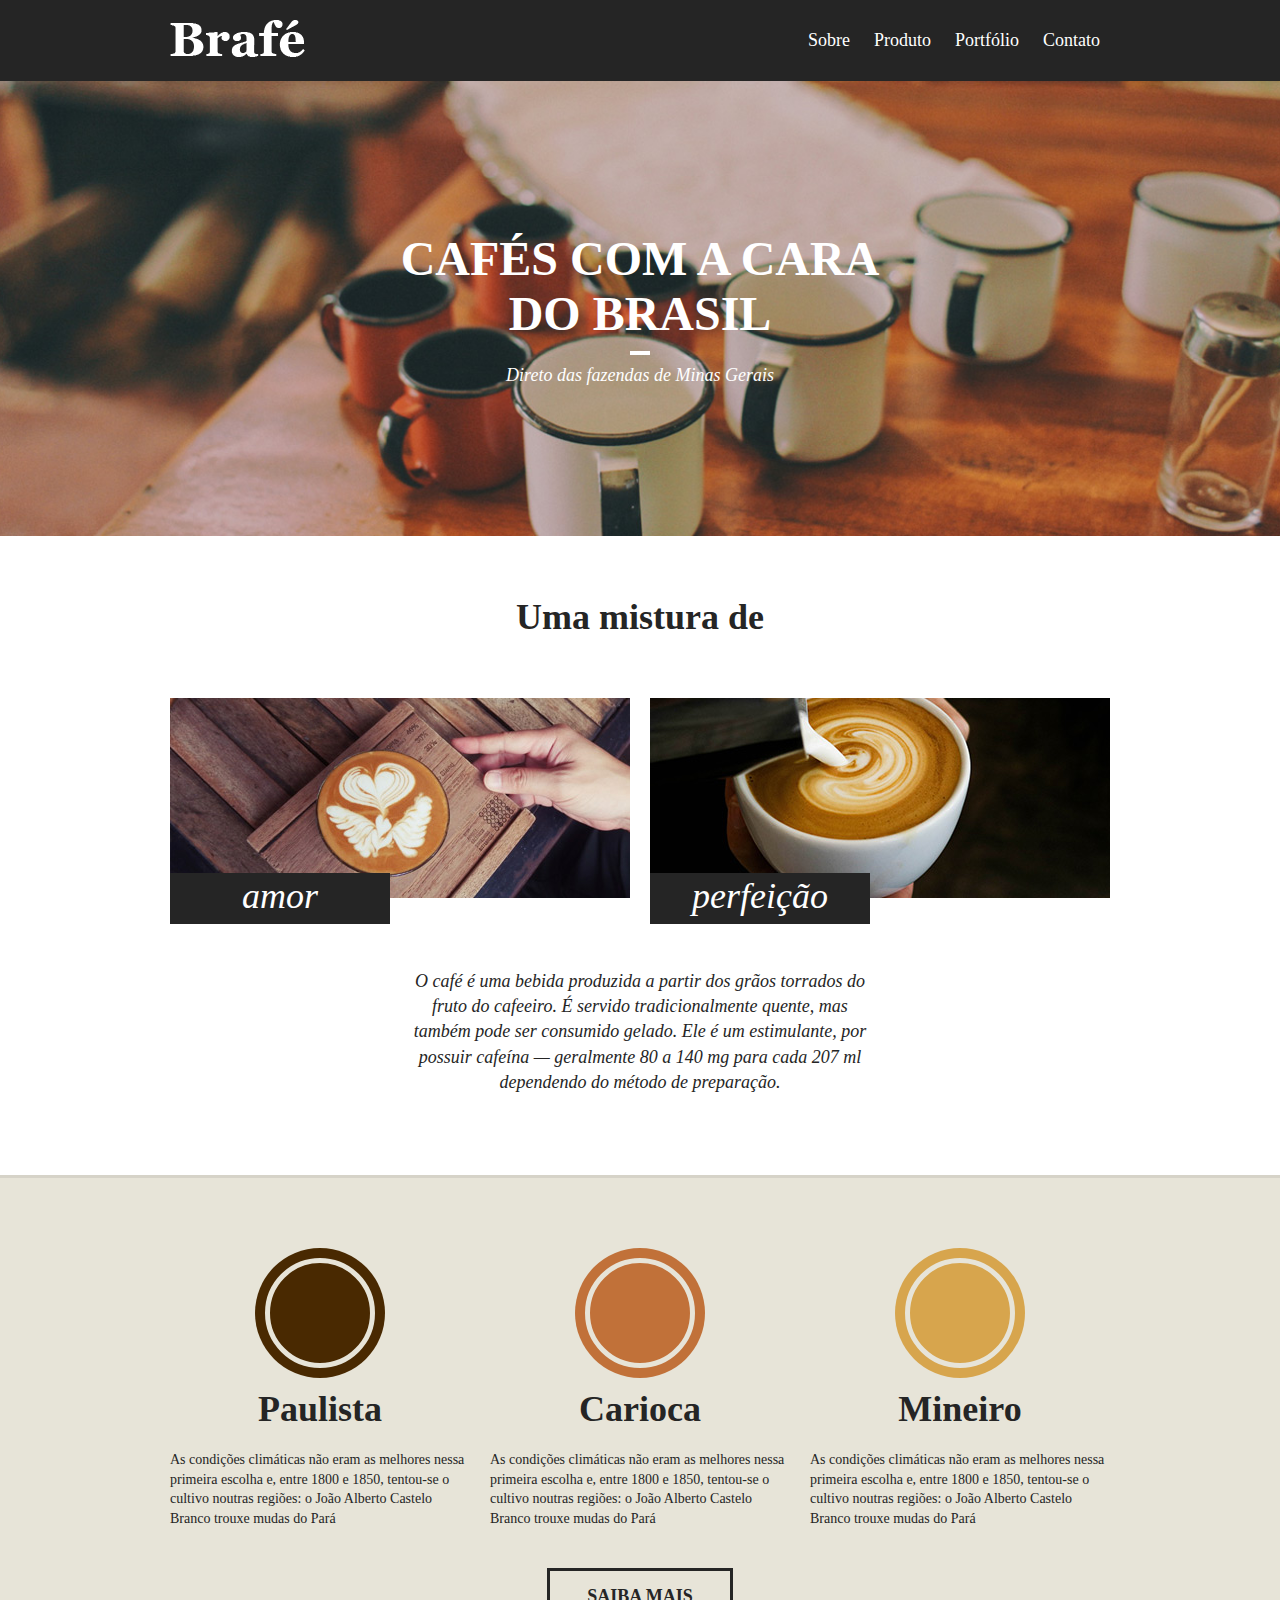
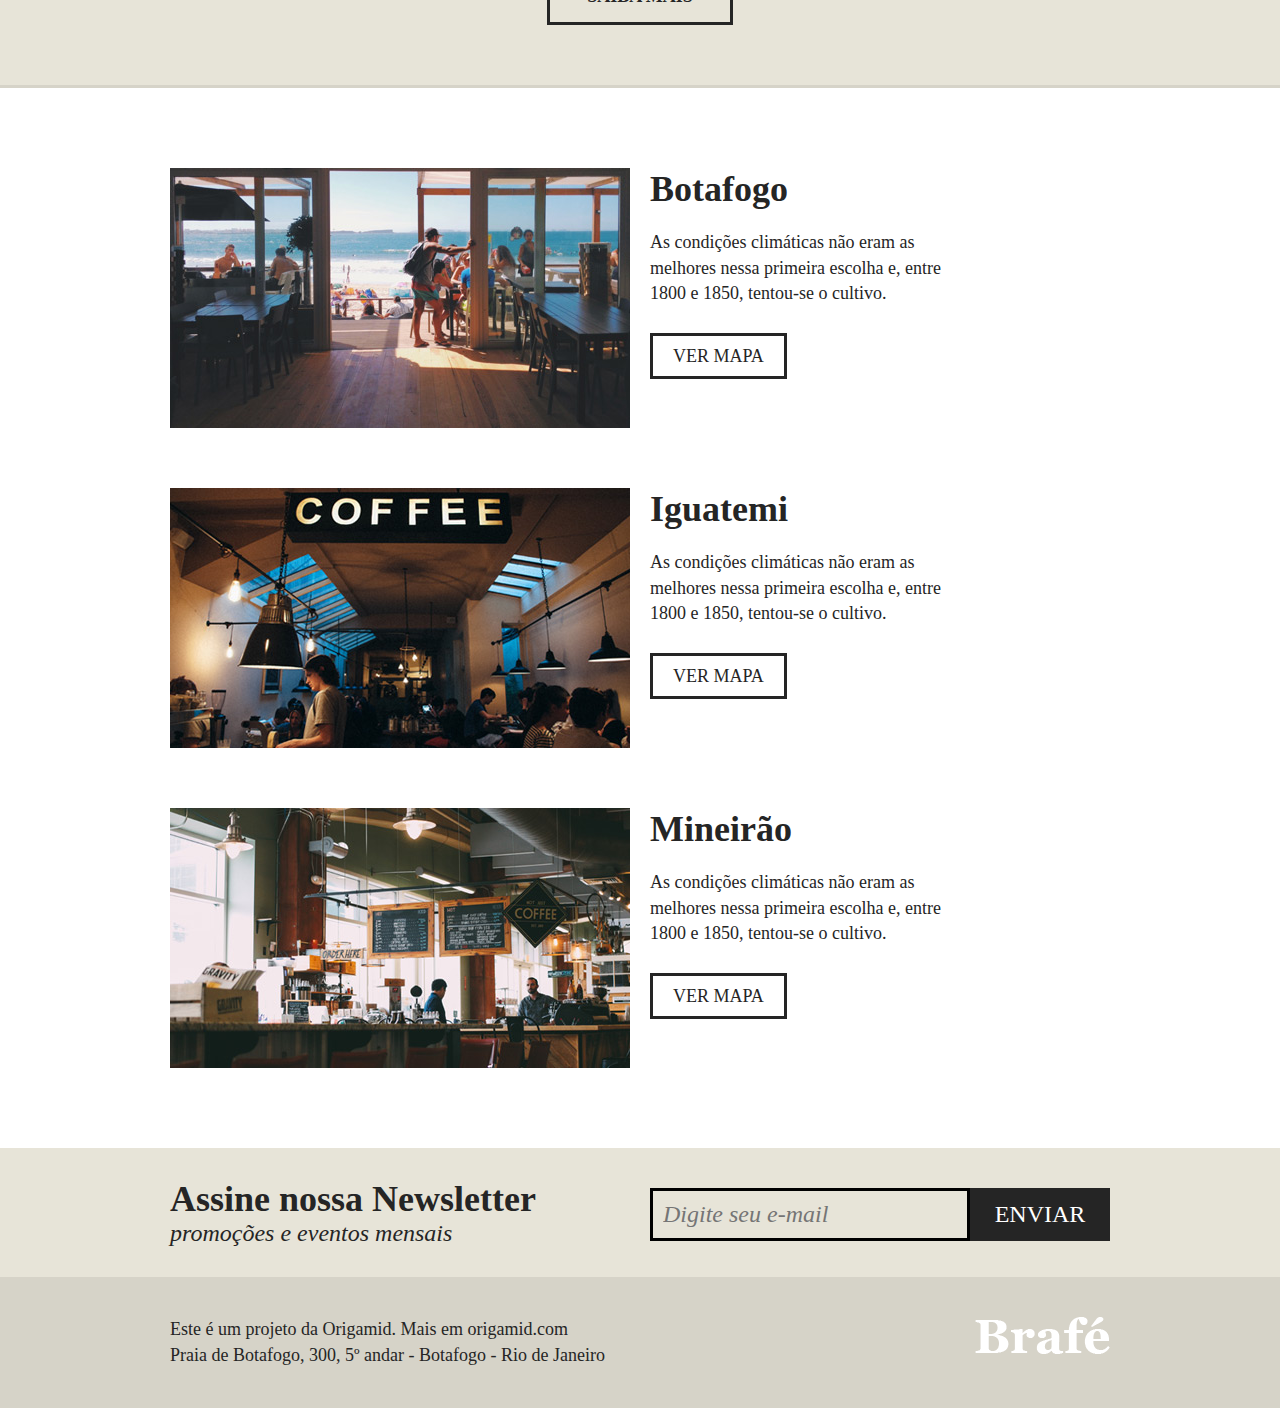
==== Brafe 01 Puro/index.html @ ded9191e "Brafé Puro e Grid" ====
<!DOCTYPE html>
<html>
    <head>
        <title>Brafé 1</title>
        <meta   charset="utf-8">
        <meta name="viewport" content="width=device-width, initial-scale=1, shrink-to-fit=no">
        <link rel="stylesheet" type="text/css" href="style.css">
    </head>

    <body>

<!-- Menu -->

        <header class="menu">
            <div class="menu-container">
                <a class="menu-logo" href="#"> <img src="./img/brafe.png" alt="Brafé"> </a>
                <nav class="menu-nav">
                    <ul>
                        <li><a href="#">Sobre</a></li>
                        <li><a href="#">Produto</a></li>
                        <li><a href="#">Portfólio</a></li>
                        <li><a href="#">Contato</a></li>
                        
                    </ul>
                </nav>
            </div>
        </header>

<!-- Intro -->

        <main class="intro">
            <h1>Cafés com a cara<br>do Brasil</h1>
            <p>Direto das fazendas de Minas Gerais</p>
        </main>

<!-- Sobre -->

        <section class="sobre">
            <h2>Uma mistura de</h2>
            <div class="sobre-container">
                <div class="sobre-item">
                    <img src="./img/cafe-1.jpg" alt="">
                    <h3>amor</h3>
                </div>
                <div class="sobre-item">
                    <img src="./img/cafe-2.jpg" alt="">
                    <h3>perfeição</h3>
                </div>
            </div>
            <p>
                O café é uma bebida produzida a partir dos grãos
                torrados do fruto do cafeeiro. É servido
                tradicionalmente quente, mas também pode ser
                consumido gelado. Ele é um estimulante, por possuir
                cafeína — geralmente 80 a 140 mg para cada 207 ml
                dependendo do método de preparação.
            </p>
        </section>

<!-- Produtos -->

        <section class="produtos">
            <div class="produtos-container">
                <div class="produtos-item">
                    <h2 class="produtos-paulista">Paulista</h2>
                    <p>As condições climáticas não eram as melhores nessa primeira escolha e, entre 1800 e 1850, tentou-se o cultivo noutras regiões: o João Alberto Castelo Branco trouxe mudas do Pará</p>
                </div>
                <div class="produtos-item">
                    <h2 class="produtos-carioca">Carioca</h2>
                    <p>As condições climáticas não eram as melhores nessa primeira escolha e, entre 1800 e 1850, tentou-se o cultivo noutras regiões: o João Alberto Castelo Branco trouxe mudas do Pará</p>
                </div>
                <div class="produtos-item">
                    <h2 class="produtos-mineiro">Mineiro</h2>
                    <p>As condições climáticas não eram as melhores nessa primeira escolha e, entre 1800 e 1850, tentou-se o cultivo noutras regiões: o João Alberto Castelo Branco trouxe mudas do Pará</p>
                </div>
            </div>
            <a class="produtos-btn" href="#">Saiba Mais</a>
        </section>
        
<!-- Locais -->

        <section class="locais">
            <div class="locais-item">
                <img src="./img/botafogo.jpg" alt="Brafé unidade Botafogo">
                <div>
                    <h2>Botafogo</h2>
                    <p>As condições climáticas não eram as melhores nessa primeira escolha e, entre 1800 e 1850, tentou-se o cultivo.</p>
                    <a href="#">Ver Mapa</a>
                </div>
            </div>
            
            <div class="locais-item">
                <img src="./img/iguatemi.jpg" alt="Brafé unidade Iguatemi">
                <div>  
                    <h2>Iguatemi</h2>
                    <p>As condições climáticas não eram as melhores nessa primeira escolha e, entre 1800 e 1850, tentou-se o cultivo.</p>
                    <a href="#">Ver Mapa</a>
                </div>
            </div>

            <div class="locais-item">
                <img src="./img/mineirao.jpg" alt="Brafé unidade Mineirão">
                <div>
                    <h2>Mineirão</h2>
                    <p>As condições climáticas não eram as melhores nessa primeira escolha e, entre 1800 e 1850, tentou-se o cultivo.</p>
                    <a href="#">Ver Mapa</a>
                </div>
            </div>
        </section>

<!-- Assine -->

        <section class="assine">
            <div class="assine-container">
                <div class="assine-info">
                    <h2>Assine nossa Newsletter</h2>
                    <p>promoções e eventos mensais</p>
                </div>
                <form action="">
                    <label for="">E-mail</label>
                    <input type="text" placeholder="Digite seu e-mail">
                    <button type="submit">Enviar</button>
                </form>
            </div>
        </section>

<!-- Footer -->

        <footer class="footer">
            <div class="footer-container">
                <p>Este é um projeto da Origamid. Mais em origamid.com<br>Praia de Botafogo, 300, 5º andar - Botafogo - Rio de Janeiro</p>
                <img src="./img/brafe.png" alt="Brafé">
            </div>
        </footer>
    </body>
</html>
---- Brafe 01 Puro/style.css ----
/*  

Breakpoints:  

960
740

*/


/*  Reset */

body, h1, h2, h3, p, ul {
    padding: 0px;
    margin: 0px;
}

body {
    font-family: Georgia, serif;
    color: #252525;
}



/*  Menu */

.menu {
    background: #252525;
    padding: 20px 0;
}

.menu-container {
   max-width: 960px;
   margin: 0 auto;
}

.menu-container::after, .menu-container::before {
    content: '';
    display: table;
    clear: both;
}

.menu-logo {
    display: block;
    float: left;
    margin-left: 10px;
}

.menu-nav {
    float: right;
    margin-right: 10px;
}

.menu-nav li {
    display: inline-block;
}

.menu-nav a {
    display: block;
    padding: 10px;
    text-decoration: none;
    color: #fff;
    font-size: 1.125em;
}

/*    Quebra de Tela     */

/* Celular */
@media (max-width: 739px) {
    .menu {
        text-align: center;
    }
    .menu-logo {
        float: none;
        margin: 0 auto;
    }
    .menu-nav {
        float: none;
        clear: both;
    }
}



/*  Intro   */

.intro {
    background: url('img/bg-intro.jpg') no-repeat center center;
    background-size: cover;
    padding: 150px 0;
    text-align: center;
    color: #fff;
}

.intro h1 {
    text-transform: uppercase;
    font-size: 3em;
}

.intro h1::after {
    content: '';
    display: block;
    width: 20px;
    height: 4px;
    background: #fff;
    margin: 10px auto;
}

.intro p {
    font-style: italic;
    font-size: 1.125em;
}

/*    Quebra de Tela     */

/* Celular */
@media (max-width: 739px) {
    .intro {
        padding: 60px 0;
    }
}



/*  Sobre   */

.sobre {
    padding: 60px 0;
}

.sobre-container {
   max-width: 960px;
   margin: 0 auto;
}

.sobre-container::after, .sobre-container::before {
    content: '';
    display: table;
    clear: both;
}

.sobre h2 {
    text-align: center;
    font-size: 2.25em;
    margin-bottom: 60px;
}

.sobre-item {
    width: 460px;
    float: left;
    margin: 0 10px;
}

.sobre-item img {
    display: block;
    max-width: 100%;
}

.sobre-item h3 {
    font-size: 2.25em;
    line-height: 1em;
    background: #252525;
    width: 220px;
    color: #fff;
    font-style: italic;
    font-weight: normal;
    text-align: center;
    padding: 5px 0 10px 0;
    top: -25px;
    position: relative;
}

.sobre > p {
    font-size: 1.125em;
    line-height: 1.4em;
    font-style: italic;
    text-align: center;
    margin: 20px auto;
    max-width: 460px;
}

/*    Quebra de Tela     */

/* Tablet */
@media (min-width: 740px) and (max-width: 980px) {
    .sobre-container {
        max-width: 720px;
    }
    
    .sobre-item {
        width: 340px;
    }
}

/* Celular */
@media (max-width: 739px) {
    .sobre-container {
        max-width: 300px;
    }
    .sobre-item {
        width: 300px;
        margin: 0 auto;
    }
}



/*     Produtos    */

.produtos {
    background: #e7e4d8;
    padding: 60px 0;
    border-top: 3px solid #d6d3c8;
    border-bottom: 3px solid #d6d3c8;
}

.produtos-container {
    max-width: 960px;
    margin: 0 auto;
}

.produtos-container::before, .produtos-container::after {
    content: '';
    display: table;
    clear: both;
}

.produtos-item {
    width: 300px;
    float: left;
    margin: 0 10px 20px 10px;
}

.produtos-item h2 {
    text-align: center;
    font-size: 2.25em;
    margin-bottom: 20px;
}

.produtos-item h2::before {
    content: '';
    display: block;
    width: 100px;
    height: 100px;
    background: currentColor;
    border-radius: 50%;
    margin: 20px auto;
    border: 5px solid #e7e4d8;
    box-shadow: 0 0 0 10px currentColor;
}

h2.produtos-paulista::before {
    color: #492901;
}

h2.produtos-carioca::before {
    color: #c17139;
}

h2.produtos-mineiro::before {
    color: #d7a54d;
}

.produtos-item p {
    font-size: 0.875em;
    line-height: 1.4em;
}

.produtos-btn {
    width: 180px;
    border: 3px solid;
    color: #252525;
    text-decoration: none;
    display: block;
    font-size: 1.125em;
    font-weight: bold;
    text-transform: uppercase;
    text-align: center;
    padding: 15px 0;
    margin: 20px auto 0 auto;    
}

/*    Quebra de Tela     */

/* Tablet */
@media (min-width: 740px) and (max-width: 980px) {
    .produtos-container {
        max-width: 720px;
    }
    
    .produtos-item {
        width: 220px;
    }
}

/* Celular */
@media (max-width: 739px) {
    .produtos-container {
        max-width: 300px;
    }
    .produtos-item {
        margin: 0 auto 20px auto;
    }
}



/*  Locais */

.locais {
    max-width: 960px;
    margin: 0 auto;
    padding: 20px 0;
}

.locais-item {
    clear: both;
    margin: 60px auto;
}

.locais-item::after, .locais-item::before {
    content: '';
    display: table;
    clear: both;
}

.locais-item img {
    width: 460px;
    float: left;
    display: block;
    margin: 0 10px;
}

.locais-item > div {
    width: 460px;
    float: left;
    margin: 0 10px;
}

.locais-item h2 {
    font-size: 2.25em;
    margin-bottom: 20px;
}

.locais-item p {
    font-size: 1.125em;
    line-height: 1.4em;
    max-width: 320px;
    margin-bottom: 40px;
}

.locais-item a {
    font-size: 1.125em;
    text-transform: uppercase;
    text-decoration: none;
    border: 3px solid;
    color: #252525;
    padding: 10px 20px;
}

/*    Quebra de Tela     */

/* Tablet */
@media (min-width: 740px) and (max-width: 980px) {
    .locais {
        max-width: 720px;
    }
    .locais-item > div, .locais-item img {
        width: 340px;
    }
}

/* Celular */
@media (max-width: 739px) {
    .locais {
        max-width: 300px;
    }
    .locais-item > div, .locais-item img {
        width: 300px;
        margin: 0px;
    }
}



/*   Assine   */

.assine {
    background: #e7e4d8;
    padding: 30px 0;
}

.assine-container {
    max-width: 960px;
    margin: 0 auto;
}

.assine-container::after, .assine-container::before {
    content: '';
    display: table;
    clear: both;
}

.assine-info {
    width: 460px;
    margin: 0 10px;
    float: left;
}

.assine-info h2 {
    font-size: 2.25em;
}

.assine-info p {
    font-size: 1.5em;
    font-style: italic;
}

.assine form {
    width: 460px;
    margin: 10px 10px 0 10px;
    float: left;
}

.assine form label {
    display: none;
}

.assine input {
    box-sizing: border-box;
    width: 320px;
    border: 3px solid;
    background: none;
    font-size: 1.5em;
    font-style: italic;
    font-family: Georgia, serif;
    padding: 10px;
    float: left;
 }

.assine button {
    background: #252525;
    border: none;
    font-family: Georgia, serif;
    text-transform: uppercase;
    font-size: 1.5em;
    width: 140px;
    padding: 13px 0;
    color: #fff;
    cursor: pointer;
}

/*    Quebra de Tela     */

/* Tablet */
@media (min-width: 740px) and (max-width: 980px) {
    .assine-container {
        max-width: 720px;
    }
    .assine-info, .assine form, .assine input {
        width: 340px;
    }
}

/* Celular */
@media (max-width: 739px) {
    .assine-container {
        max-width: 300px;
    }
    .assine-info, .assine form, .assine input {
        width: 300px;
        margin: 10px 0 0 0;        
    }
}



/*  Footer  */

.footer {
    background: #d6d3c8;
    padding: 40px 0;
}

.footer-container {
    max-width: 960px;
    margin: 0 auto;
}

.footer-container::after, .footer-container::before {
    content: '';
    display: table;
    clear: both;
}

.footer p {
    float: left;
    margin: 0 10px;
    font-size: 1.125em;
    line-height: 1.4em;
}

.footer img {
    float: right;
    margin: 0 10px;
    display: block;
}

/* Celular */
@media (max-width: 739px) {
    .footer-container {
        max-width: 300px;
    }
    .footer p {
        float: none;
        margin: 0px;
    }
    .footer img {
        float: none;
        margin: 20px 0;
    }
}
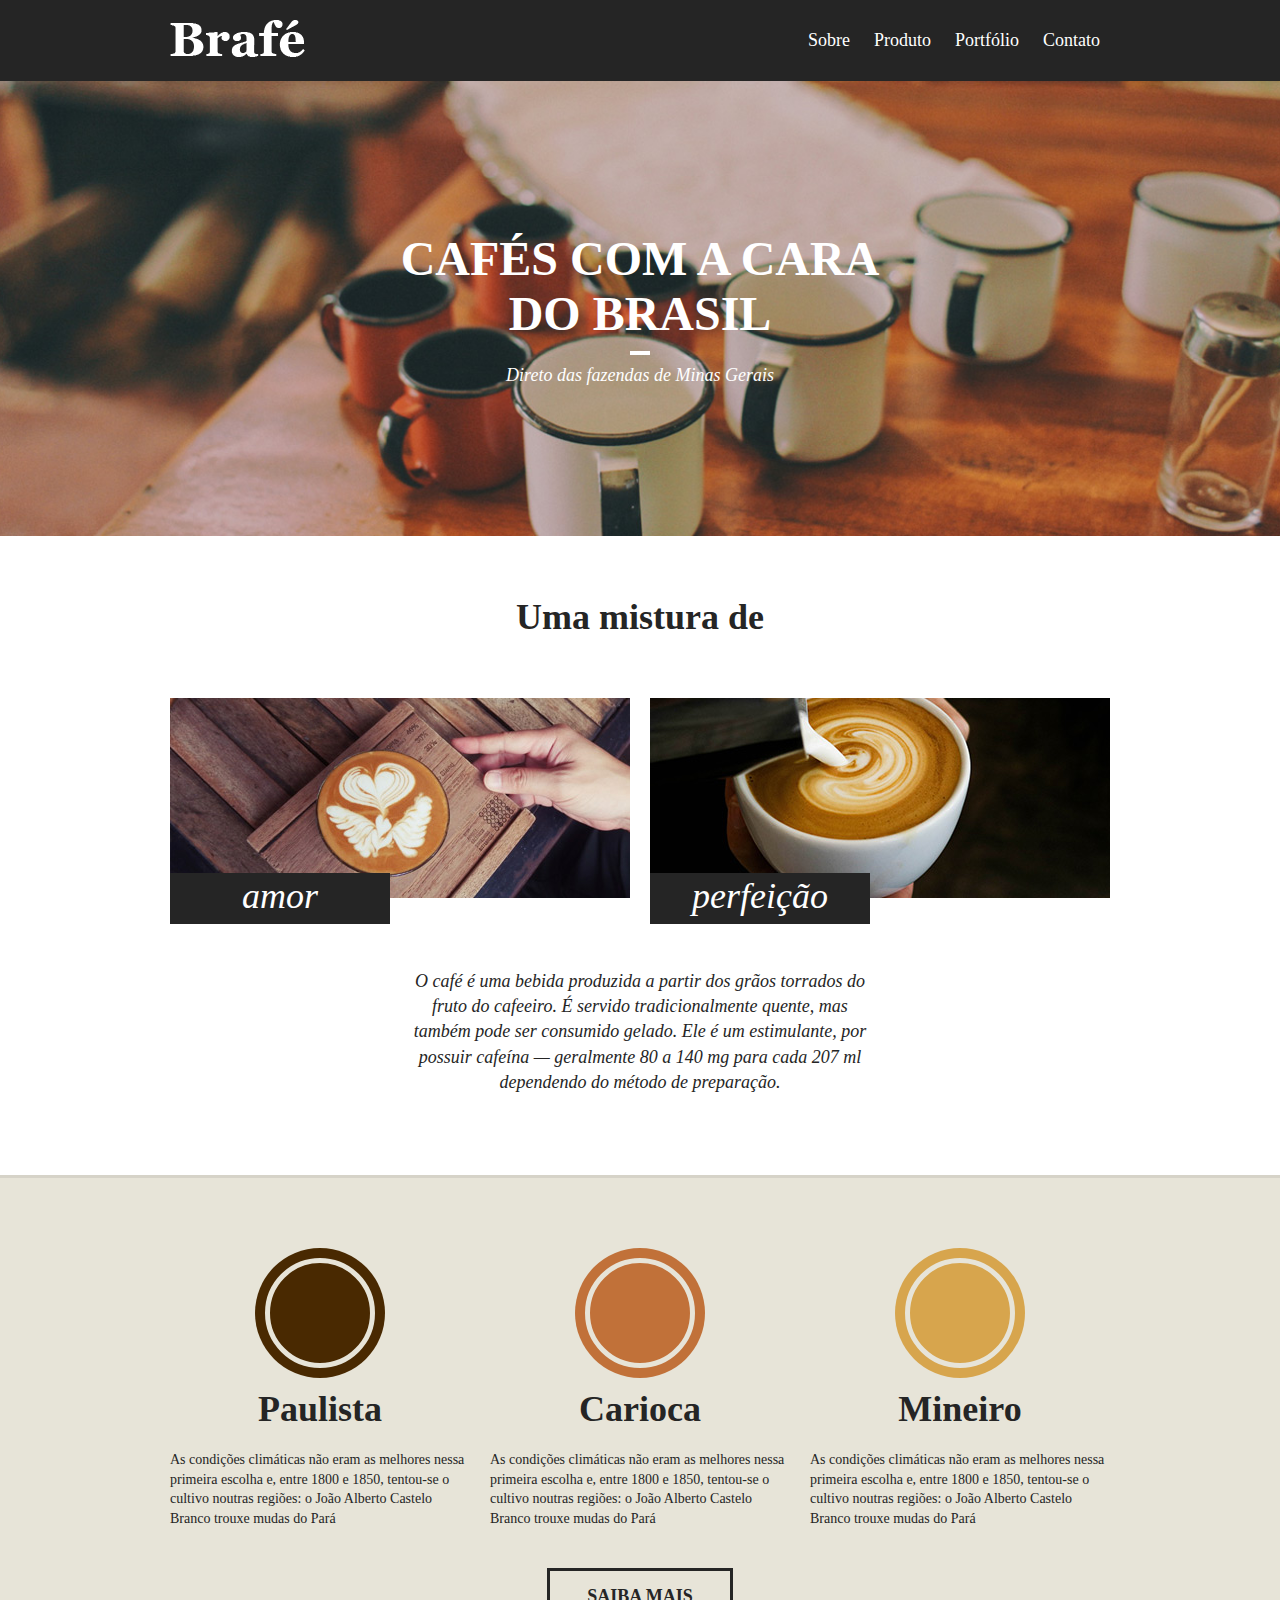
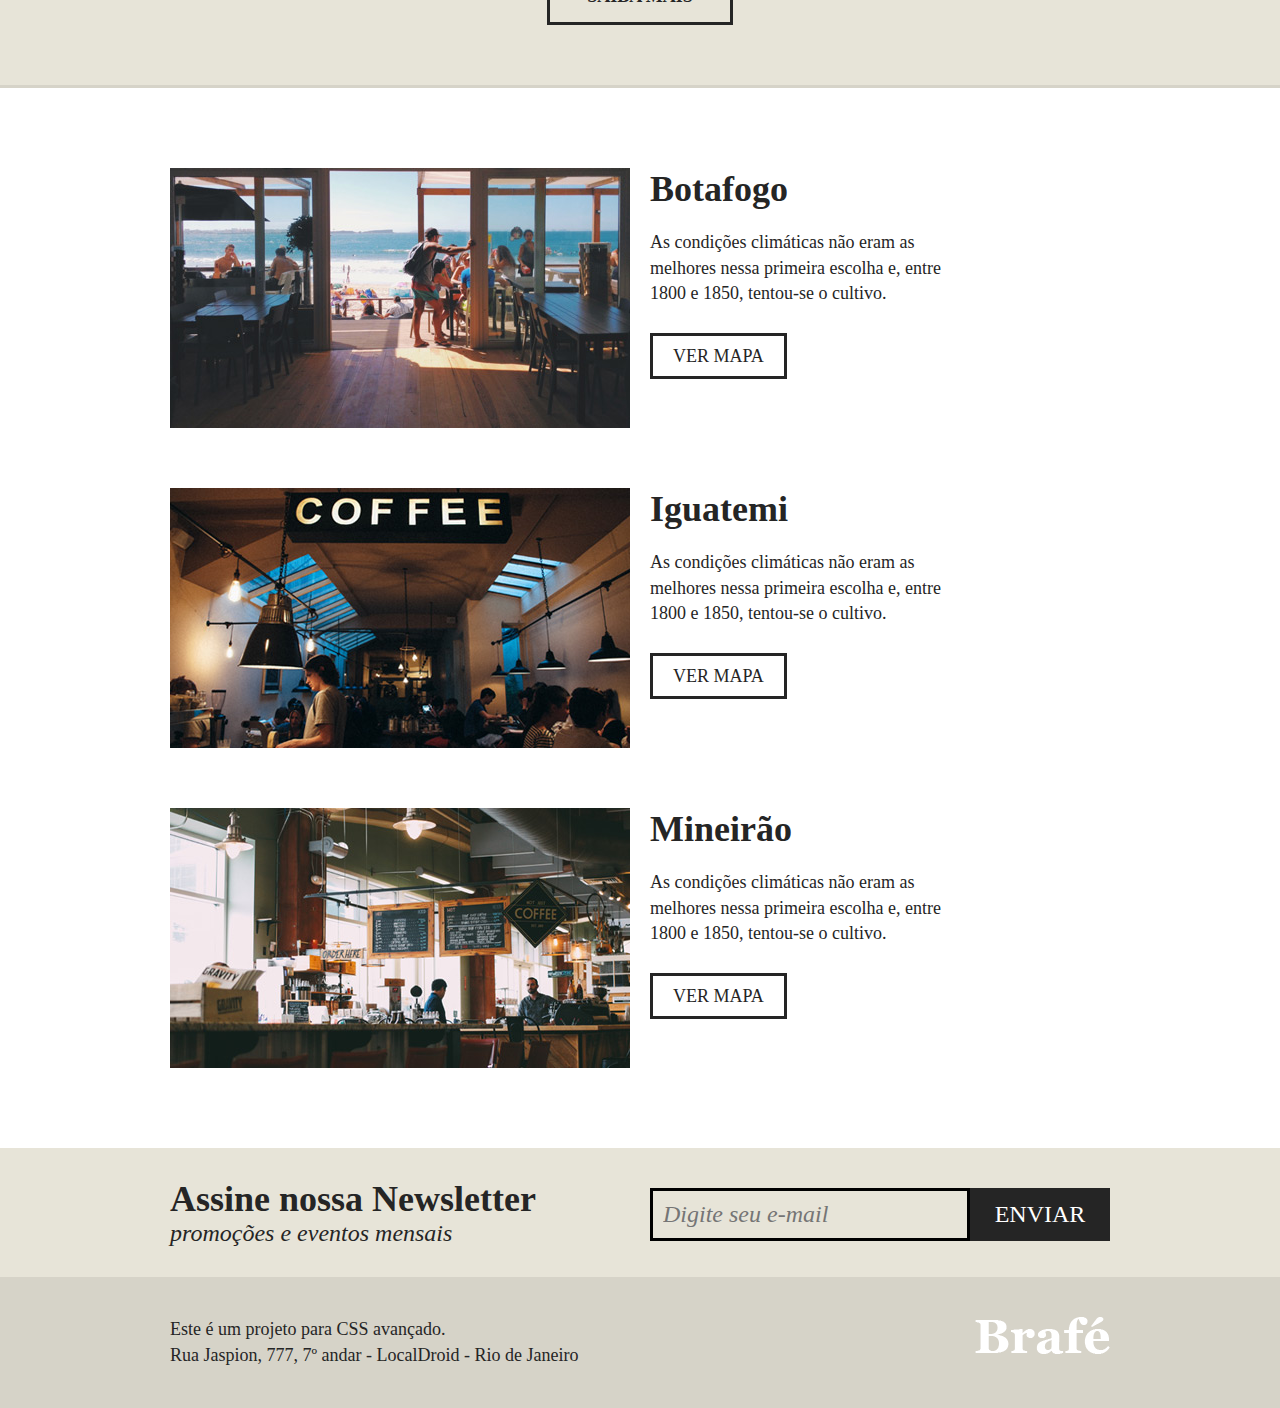
==== commit 61d0c450: "Adicionado projeto feito com bootstrap e segunda página do Brafé com CSS Puro" ====
--- a/Brafe 01 Puro/index.html
+++ b/Brafe 01 Puro/index.html
@@ -128,7 +128,7 @@
 
         <footer class="footer">
             <div class="footer-container">
-                <p>Este é um projeto da Origamid. Mais em origamid.com<br>Praia de Botafogo, 300, 5º andar - Botafogo - Rio de Janeiro</p>
+                <p>Este é um projeto para CSS avançado.<br>Rua Jaspion, 777, 7º andar - LocalDroid - Rio de Janeiro</p>
                 <img src="./img/brafe.png" alt="Brafé">
             </div>
         </footer>
